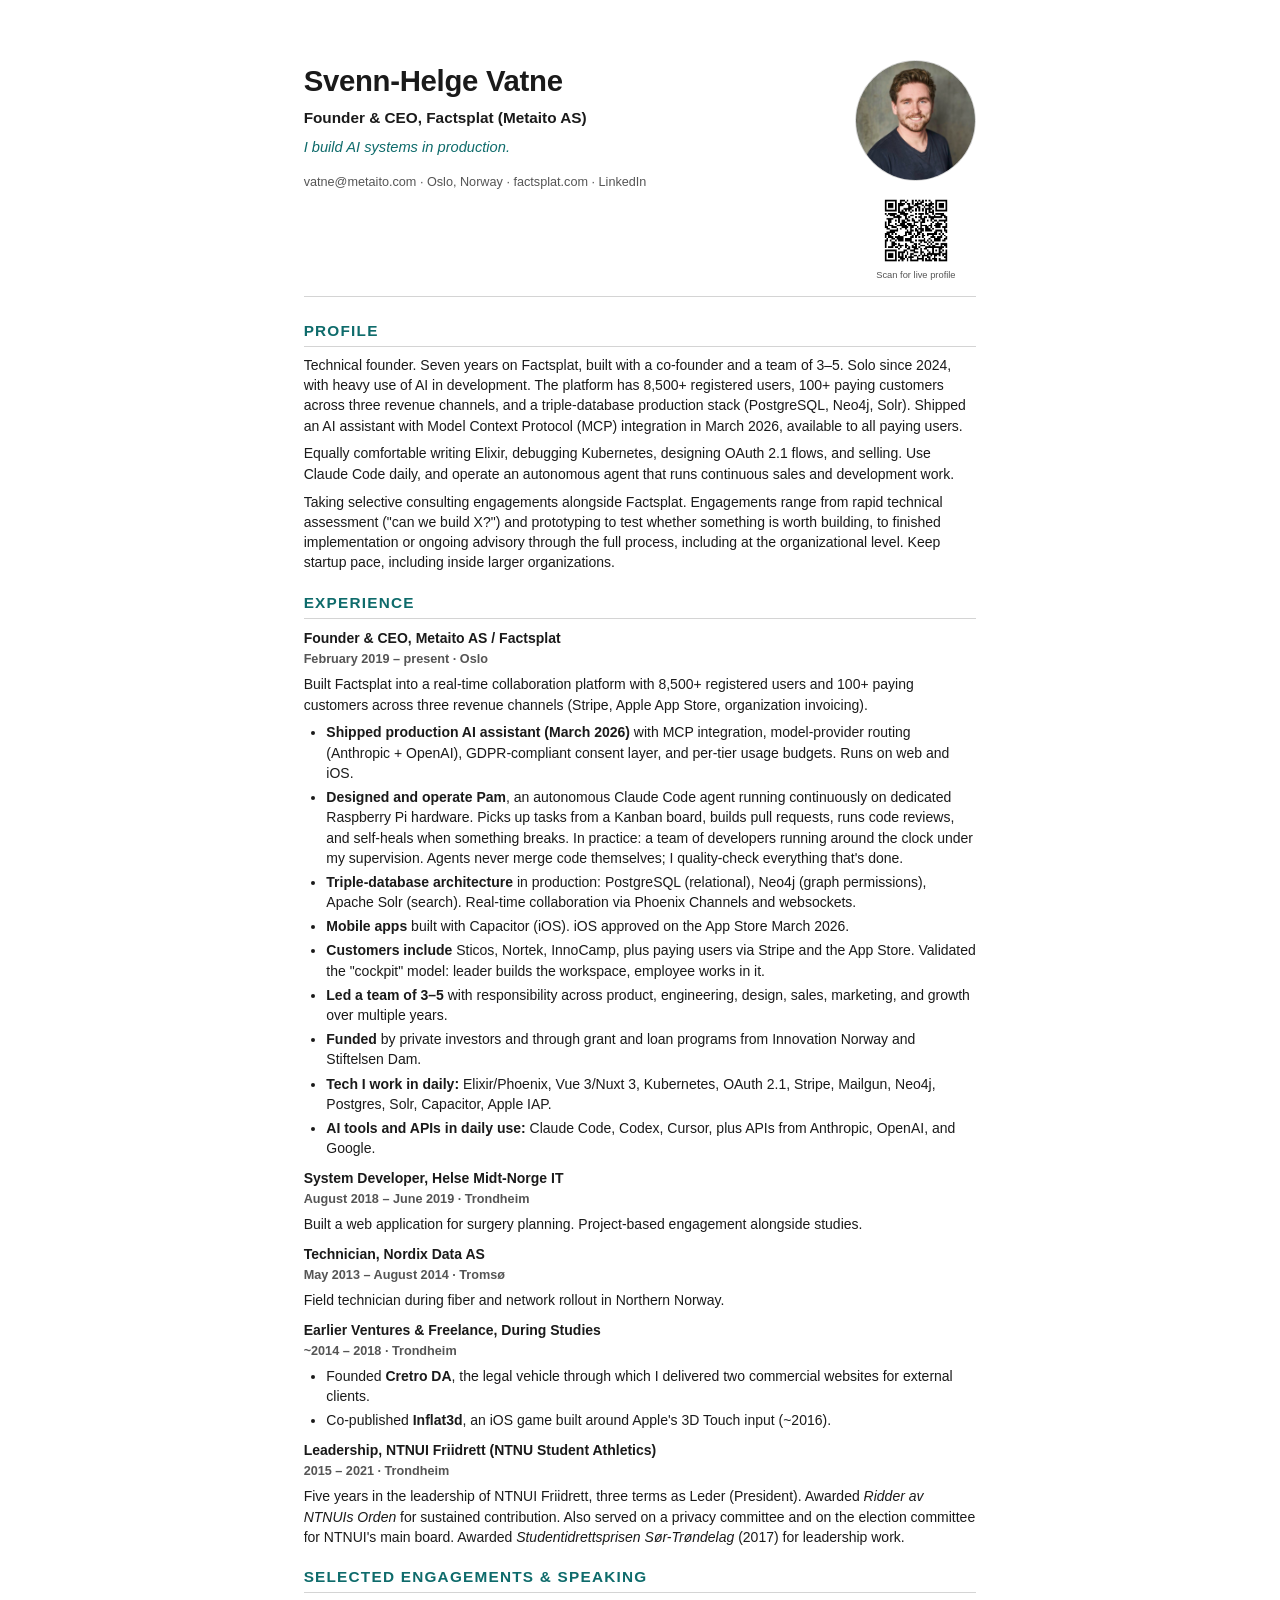
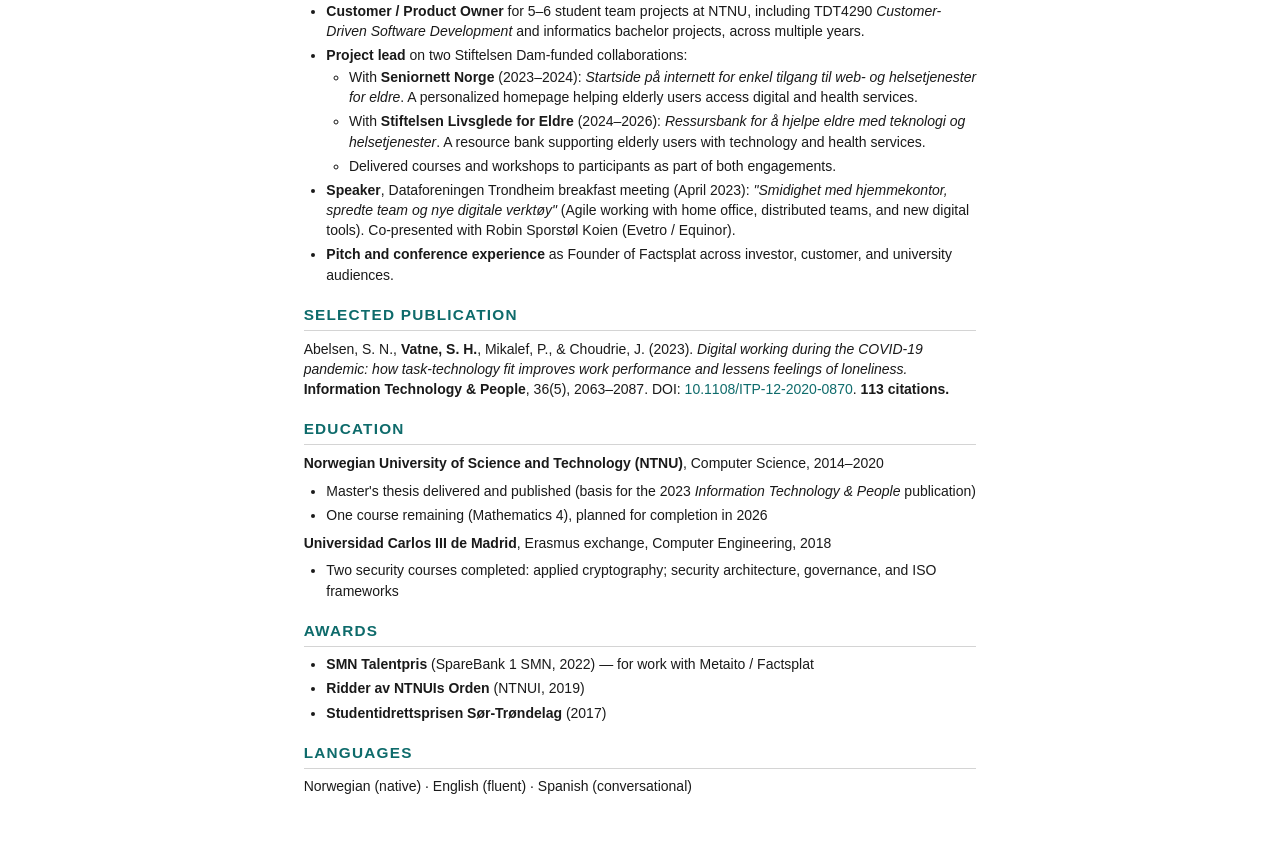
==== svenn-cv-en.html @ 0525666e "Add HTML/CSS, QR, build script, rendered PDFs (NO + EN)" ====
<!DOCTYPE html>
<html lang="en">
<head>
<meta charset="UTF-8">
<title>Svenn-Helge Vatne — CV</title>
<link rel="stylesheet" href="style.css">
</head>
<body>
<main>

<header class="cv-header">
  <div>
    <h1>Svenn-Helge Vatne</h1>
    <p class="role">Founder &amp; CEO, Factsplat (Metaito AS)</p>
    <p class="tagline">I build AI systems in production.</p>
    <p class="contact">
      <a href="mailto:vatne@metaito.com">vatne@metaito.com</a> · Oslo, Norway ·
      <a href="https://factsplat.com">factsplat.com</a> ·
      <a href="https://www.linkedin.com/in/svenn-helge-vatne-1683a4164/">LinkedIn</a>
    </p>
  </div>
  <div class="cv-header-right">
    <img class="photo" src="photo.jpg" alt="Svenn-Helge Vatne">
    <div class="qr-block">
      <img class="qr" src="qr.png" alt="QR code to live CV on Factsplat">
      <div class="qr-label">Scan for live profile</div>
    </div>
  </div>
</header>

<section>
  <h2 class="section-title">Profile</h2>
  <p>Technical founder. Seven years on Factsplat, built with a co-founder and a team of 3–5. Solo since 2024, with heavy use of AI in development. The platform has 8,500+ registered users, 100+ paying customers across three revenue channels, and a triple-database production stack (PostgreSQL, Neo4j, Solr). Shipped an AI assistant with Model Context Protocol (MCP) integration in March 2026, available to all paying users.</p>
  <p>Equally comfortable writing Elixir, debugging Kubernetes, designing OAuth 2.1 flows, and selling. Use Claude Code daily, and operate an autonomous agent that runs continuous sales and development work.</p>
  <p>Taking selective consulting engagements alongside Factsplat. Engagements range from rapid technical assessment ("can we build X?") and prototyping to test whether something is worth building, to finished implementation or ongoing advisory through the full process, including at the organizational level. Keep startup pace, including inside larger organizations.</p>
</section>

<section>
  <h2 class="section-title">Experience</h2>

  <h3 class="role">Founder &amp; CEO, Metaito AS / Factsplat</h3>
  <p class="role-meta">February 2019 – present · Oslo</p>
  <p>Built Factsplat into a real-time collaboration platform with 8,500+ registered users and 100+ paying customers across three revenue channels (Stripe, Apple App Store, organization invoicing).</p>
  <ul>
    <li><strong>Shipped production AI assistant (March 2026)</strong> with MCP integration, model-provider routing (Anthropic + OpenAI), GDPR-compliant consent layer, and per-tier usage budgets. Runs on web and iOS.</li>
    <li><strong>Designed and operate Pam</strong>, an autonomous Claude Code agent running continuously on dedicated Raspberry Pi hardware. Picks up tasks from a Kanban board, builds pull requests, runs code reviews, and self-heals when something breaks. In practice: a team of developers running around the clock under my supervision. Agents never merge code themselves; I quality-check everything that's done.</li>
    <li><strong>Triple-database architecture</strong> in production: PostgreSQL (relational), Neo4j (graph permissions), Apache Solr (search). Real-time collaboration via Phoenix Channels and websockets.</li>
    <li><strong>Mobile apps</strong> built with Capacitor (iOS). iOS approved on the App Store March 2026.</li>
    <li><strong>Customers include</strong> Sticos, Nortek, InnoCamp, plus paying users via Stripe and the App Store. Validated the "cockpit" model: leader builds the workspace, employee works in it.</li>
    <li><strong>Led a team of 3–5</strong> with responsibility across product, engineering, design, sales, marketing, and growth over multiple years.</li>
    <li><strong>Funded</strong> by private investors and through grant and loan programs from Innovation Norway and Stiftelsen Dam.</li>
    <li><strong>Tech I work in daily:</strong> Elixir/Phoenix, Vue 3/Nuxt 3, Kubernetes, OAuth 2.1, Stripe, Mailgun, Neo4j, Postgres, Solr, Capacitor, Apple IAP.</li>
    <li><strong>AI tools and APIs in daily use:</strong> Claude Code, Codex, Cursor, plus APIs from Anthropic, OpenAI, and Google.</li>
  </ul>

  <h3 class="role">System Developer, Helse Midt-Norge IT</h3>
  <p class="role-meta">August 2018 – June 2019 · Trondheim</p>
  <p>Built a web application for surgery planning. Project-based engagement alongside studies.</p>

  <h3 class="role">Technician, Nordix Data AS</h3>
  <p class="role-meta">May 2013 – August 2014 · Tromsø</p>
  <p>Field technician during fiber and network rollout in Northern Norway.</p>

  <h3 class="role">Earlier Ventures &amp; Freelance, During Studies</h3>
  <p class="role-meta">~2014 – 2018 · Trondheim</p>
  <ul>
    <li>Founded <strong>Cretro DA</strong>, the legal vehicle through which I delivered two commercial websites for external clients.</li>
    <li>Co-published <strong>Inflat3d</strong>, an iOS game built around Apple's 3D Touch input (~2016).</li>
  </ul>

  <h3 class="role">Leadership, NTNUI Friidrett (NTNU Student Athletics)</h3>
  <p class="role-meta">2015 – 2021 · Trondheim</p>
  <p>Five years in the leadership of NTNUI Friidrett, three terms as Leder (President). Awarded <em>Ridder av NTNUIs Orden</em> for sustained contribution. Also served on a privacy committee and on the election committee for NTNUI's main board. Awarded <em>Studentidrettsprisen Sør-Trøndelag</em> (2017) for leadership work.</p>
</section>

<section>
  <h2 class="section-title">Selected Engagements &amp; Speaking</h2>
  <ul>
    <li><strong>Customer / Product Owner</strong> for 5–6 student team projects at NTNU, including TDT4290 <em>Customer-Driven Software Development</em> and informatics bachelor projects, across multiple years.</li>
    <li><strong>Project lead</strong> on two Stiftelsen Dam-funded collaborations:
      <ul>
        <li>With <strong>Seniornett Norge</strong> (2023–2024): <em>Startside på internett for enkel tilgang til web- og helsetjenester for eldre</em>. A personalized homepage helping elderly users access digital and health services.</li>
        <li>With <strong>Stiftelsen Livsglede for Eldre</strong> (2024–2026): <em>Ressursbank for å hjelpe eldre med teknologi og helsetjenester</em>. A resource bank supporting elderly users with technology and health services.</li>
        <li>Delivered courses and workshops to participants as part of both engagements.</li>
      </ul>
    </li>
    <li><strong>Speaker</strong>, Dataforeningen Trondheim breakfast meeting (April 2023): <em>"Smidighet med hjemmekontor, spredte team og nye digitale verktøy"</em> (Agile working with home office, distributed teams, and new digital tools). Co-presented with Robin Sporstøl Koien (Evetro / Equinor).</li>
    <li><strong>Pitch and conference experience</strong> as Founder of Factsplat across investor, customer, and university audiences.</li>
  </ul>
</section>

<section>
  <h2 class="section-title">Selected Publication</h2>
  <p>Abelsen, S. N., <strong>Vatne, S. H.</strong>, Mikalef, P., &amp; Choudrie, J. (2023). <em>Digital working during the COVID-19 pandemic: how task-technology fit improves work performance and lessens feelings of loneliness.</em> <strong>Information Technology &amp; People</strong>, 36(5), 2063–2087. DOI: <a href="https://doi.org/10.1108/ITP-12-2020-0870">10.1108/ITP-12-2020-0870</a>. <strong>113 citations.</strong></p>
</section>

<section>
  <h2 class="section-title">Education</h2>
  <p><strong>Norwegian University of Science and Technology (NTNU)</strong>, Computer Science, 2014–2020</p>
  <ul>
    <li>Master's thesis delivered and published (basis for the 2023 <em>Information Technology &amp; People</em> publication)</li>
    <li>One course remaining (Mathematics 4), planned for completion in 2026</li>
  </ul>
  <p><strong>Universidad Carlos III de Madrid</strong>, Erasmus exchange, Computer Engineering, 2018</p>
  <ul>
    <li>Two security courses completed: applied cryptography; security architecture, governance, and ISO frameworks</li>
  </ul>
</section>

<section>
  <h2 class="section-title">Awards</h2>
  <ul>
    <li><strong>SMN Talentpris</strong> (SpareBank 1 SMN, 2022) — for work with Metaito / Factsplat</li>
    <li><strong>Ridder av NTNUIs Orden</strong> (NTNUI, 2019)</li>
    <li><strong>Studentidrettsprisen Sør-Trøndelag</strong> (2017)</li>
  </ul>
</section>

<section>
  <h2 class="section-title">Languages</h2>
  <p>Norwegian (native) · English (fluent) · Spanish (conversational)</p>
</section>

</main>
</body>
</html>
---- style.css ----
/* CV — Svenn-Helge Vatne */

:root {
  --ink: #1a1a1a;
  --muted: #555;
  --accent: #0e6b6b;
  --rule: #d4d4d4;
  --bg: #ffffff;
}

* { box-sizing: border-box; }

html, body {
  margin: 0;
  padding: 0;
  background: var(--bg);
  color: var(--ink);
  font-family: -apple-system, BlinkMacSystemFont, "Segoe UI", "Helvetica Neue", Arial, sans-serif;
  font-size: 10.5pt;
  line-height: 1.45;
}

main {
  max-width: 21cm;
  margin: 0 auto;
  padding: 1.6cm 1.6cm 1.2cm;
}

/* Header */
header.cv-header {
  display: grid;
  grid-template-columns: 1fr auto;
  gap: 1.2cm;
  align-items: start;
  padding-bottom: 0.4cm;
  border-bottom: 1px solid var(--rule);
  margin-bottom: 0.6cm;
}

.cv-header h1 {
  margin: 0 0 0.1cm;
  font-size: 22pt;
  font-weight: 700;
  letter-spacing: -0.01em;
}

.cv-header .role {
  margin: 0;
  font-size: 11.5pt;
  font-weight: 600;
  color: var(--ink);
}

.cv-header .tagline {
  margin: 0.2cm 0 0.4cm;
  font-style: italic;
  color: var(--accent);
  font-size: 11pt;
}

.cv-header .contact {
  margin: 0;
  font-size: 9.5pt;
  color: var(--muted);
}

.cv-header .contact a {
  color: var(--muted);
  text-decoration: none;
}

.cv-header .contact a:hover { text-decoration: underline; }

.cv-header-right {
  display: flex;
  flex-direction: column;
  align-items: center;
  gap: 0.3cm;
}

.cv-header-right .photo {
  width: 3.2cm;
  height: 3.2cm;
  border-radius: 50%;
  object-fit: cover;
  border: 1px solid var(--rule);
}

.cv-header-right .qr-block {
  display: flex;
  flex-direction: column;
  align-items: center;
  gap: 0.05cm;
}

.cv-header-right .qr {
  width: 2cm;
  height: 2cm;
}

.cv-header-right .qr-label {
  font-size: 7pt;
  color: var(--muted);
  text-align: center;
  max-width: 2.2cm;
  line-height: 1.2;
}

/* Sections */
section {
  margin-bottom: 0.5cm;
  page-break-inside: avoid;
}

h2.section-title {
  margin: 0.4cm 0 0.2cm;
  font-size: 11.5pt;
  font-weight: 700;
  color: var(--accent);
  text-transform: uppercase;
  letter-spacing: 0.08em;
  border-bottom: 1px solid var(--rule);
  padding-bottom: 0.1cm;
}

h3.role {
  margin: 0.25cm 0 0.05cm;
  font-size: 10.5pt;
  font-weight: 700;
}

p.role-meta {
  margin: 0 0 0.15cm;
  font-size: 9.5pt;
  color: var(--muted);
  font-weight: 600;
}

p {
  margin: 0 0 0.2cm;
}

ul, ol {
  margin: 0.1cm 0 0.2cm;
  padding-left: 0.6cm;
}

li {
  margin-bottom: 0.1cm;
}

li ul {
  margin: 0.05cm 0 0.1cm;
}

a {
  color: var(--accent);
  text-decoration: none;
}

a:hover { text-decoration: underline; }

strong { font-weight: 700; }

em { font-style: italic; }

/* Print */
@page {
  size: A4;
  margin: 0;
}

@media print {
  html, body { background: white; }
  main { padding: 1.4cm 1.4cm 1cm; max-width: none; }
  a { color: var(--ink); }
  section { page-break-inside: avoid; }
  h2.section-title { page-break-after: avoid; }
  h3.role { page-break-after: avoid; }
}
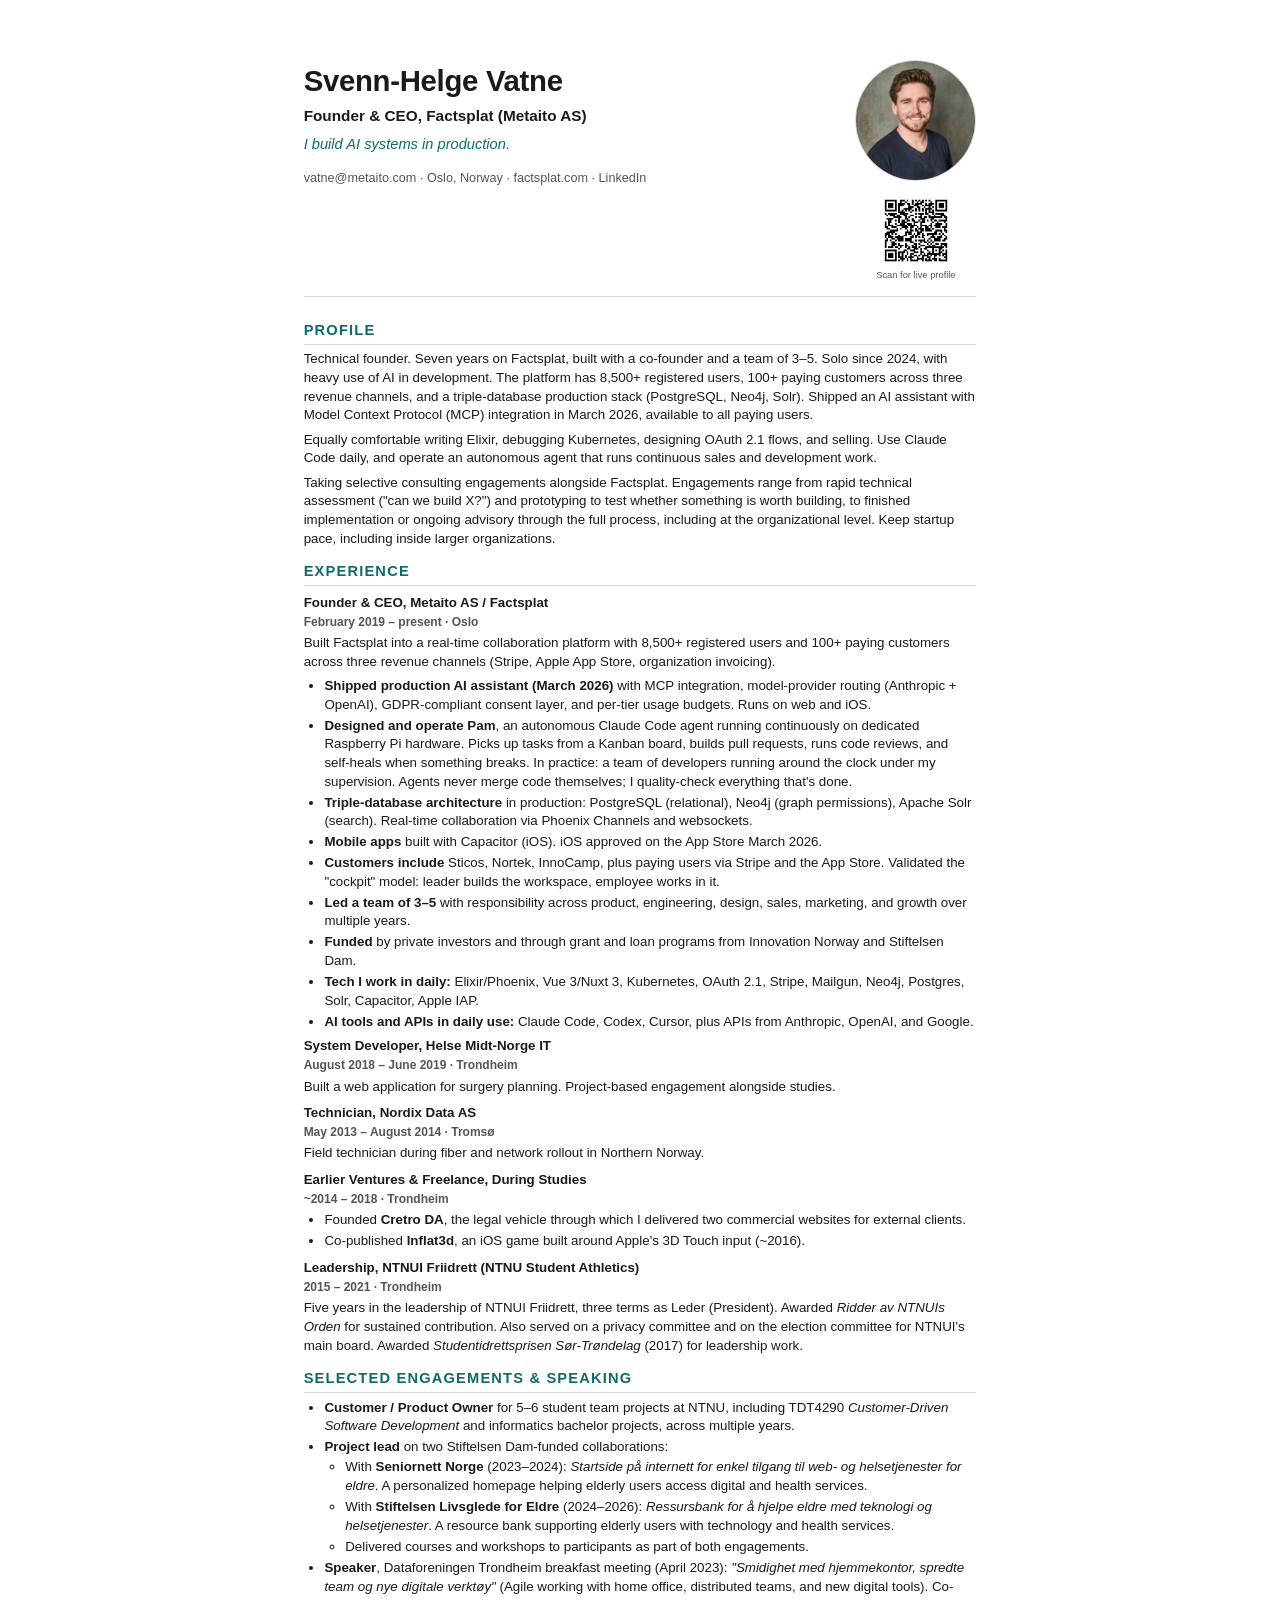
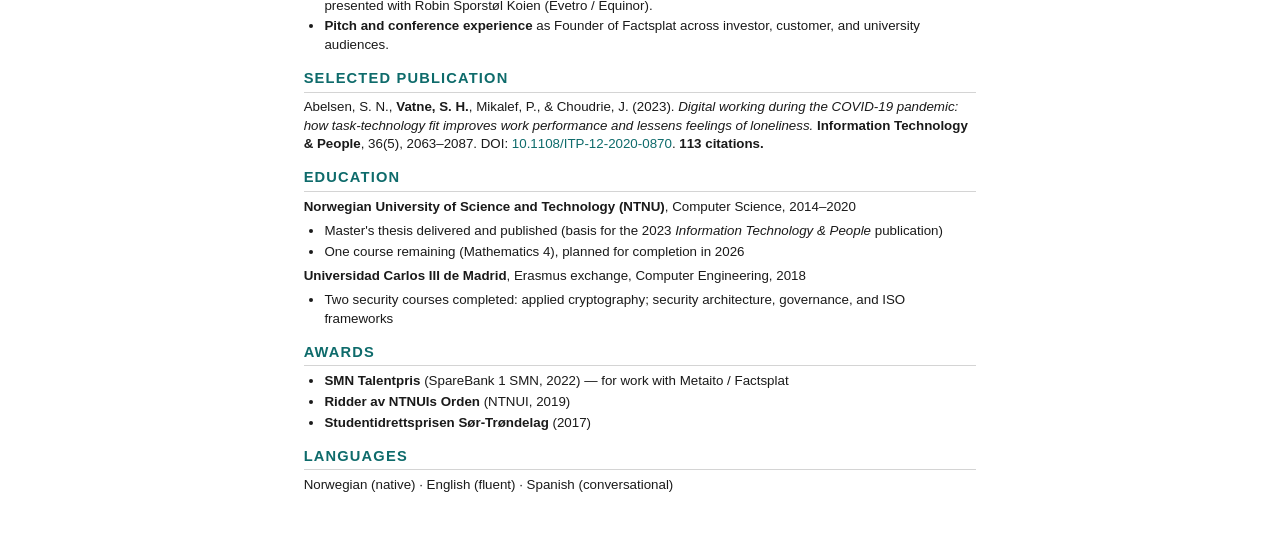
==== commit deb14700: "PDF tightening (margins, page breaks); replace index.html with redirect to splat" ====
--- a/svenn-cv-en.html
+++ b/svenn-cv-en.html
@@ -53,7 +53,7 @@
     <li><strong>AI tools and APIs in daily use:</strong> Claude Code, Codex, Cursor, plus APIs from Anthropic, OpenAI, and Google.</li>
   </ul>
 
-  <h3 class="role">System Developer, Helse Midt-Norge IT</h3>
+  <h3 class="role page-break-before">System Developer, Helse Midt-Norge IT</h3>
   <p class="role-meta">August 2018 – June 2019 · Trondheim</p>
   <p>Built a web application for surgery planning. Project-based engagement alongside studies.</p>
 
--- a/style.css
+++ b/style.css
@@ -16,8 +16,8 @@
   background: var(--bg);
   color: var(--ink);
   font-family: -apple-system, BlinkMacSystemFont, "Segoe UI", "Helvetica Neue", Arial, sans-serif;
-  font-size: 10.5pt;
-  line-height: 1.45;
+  font-size: 10pt;
+  line-height: 1.4;
 }
 
 main {
@@ -108,49 +108,54 @@
 
 /* Sections */
 section {
-  margin-bottom: 0.5cm;
-  page-break-inside: avoid;
+  margin-bottom: 0.35cm;
 }
 
 h2.section-title {
-  margin: 0.4cm 0 0.2cm;
-  font-size: 11.5pt;
+  margin: 0.3cm 0 0.15cm;
+  font-size: 11pt;
   font-weight: 700;
   color: var(--accent);
   text-transform: uppercase;
   letter-spacing: 0.08em;
   border-bottom: 1px solid var(--rule);
-  padding-bottom: 0.1cm;
+  padding-bottom: 0.08cm;
 }
 
 h3.role {
-  margin: 0.25cm 0 0.05cm;
-  font-size: 10.5pt;
+  margin: 0.2cm 0 0.04cm;
+  font-size: 10pt;
   font-weight: 700;
 }
 
+h3.role.page-break-before {
+  page-break-before: always;
+  break-before: page;
+  margin-top: 0;
+}
+
 p.role-meta {
-  margin: 0 0 0.15cm;
-  font-size: 9.5pt;
+  margin: 0 0 0.1cm;
+  font-size: 9pt;
   color: var(--muted);
   font-weight: 600;
 }
 
 p {
-  margin: 0 0 0.2cm;
+  margin: 0 0 0.15cm;
 }
 
 ul, ol {
-  margin: 0.1cm 0 0.2cm;
-  padding-left: 0.6cm;
+  margin: 0.08cm 0 0.15cm;
+  padding-left: 0.55cm;
 }
 
 li {
-  margin-bottom: 0.1cm;
+  margin-bottom: 0.06cm;
 }
 
 li ul {
-  margin: 0.05cm 0 0.1cm;
+  margin: 0.04cm 0 0.08cm;
 }
 
 a {
@@ -167,14 +172,15 @@
 /* Print */
 @page {
   size: A4;
-  margin: 0;
+  margin: 1.4cm 1.4cm 1.2cm;
 }
 
 @media print {
-  html, body { background: white; }
-  main { padding: 1.4cm 1.4cm 1cm; max-width: none; }
+  html, body { background: white; orphans: 3; widows: 3; }
+  main { padding: 0; max-width: none; }
   a { color: var(--ink); }
-  section { page-break-inside: avoid; }
-  h2.section-title { page-break-after: avoid; }
-  h3.role { page-break-after: avoid; }
+  h2.section-title { page-break-after: avoid; break-after: avoid; }
+  h3.role { page-break-after: avoid; break-after: avoid; }
+  ul, ol { page-break-inside: auto; }
+  li { page-break-inside: avoid; break-inside: avoid; }
 }
